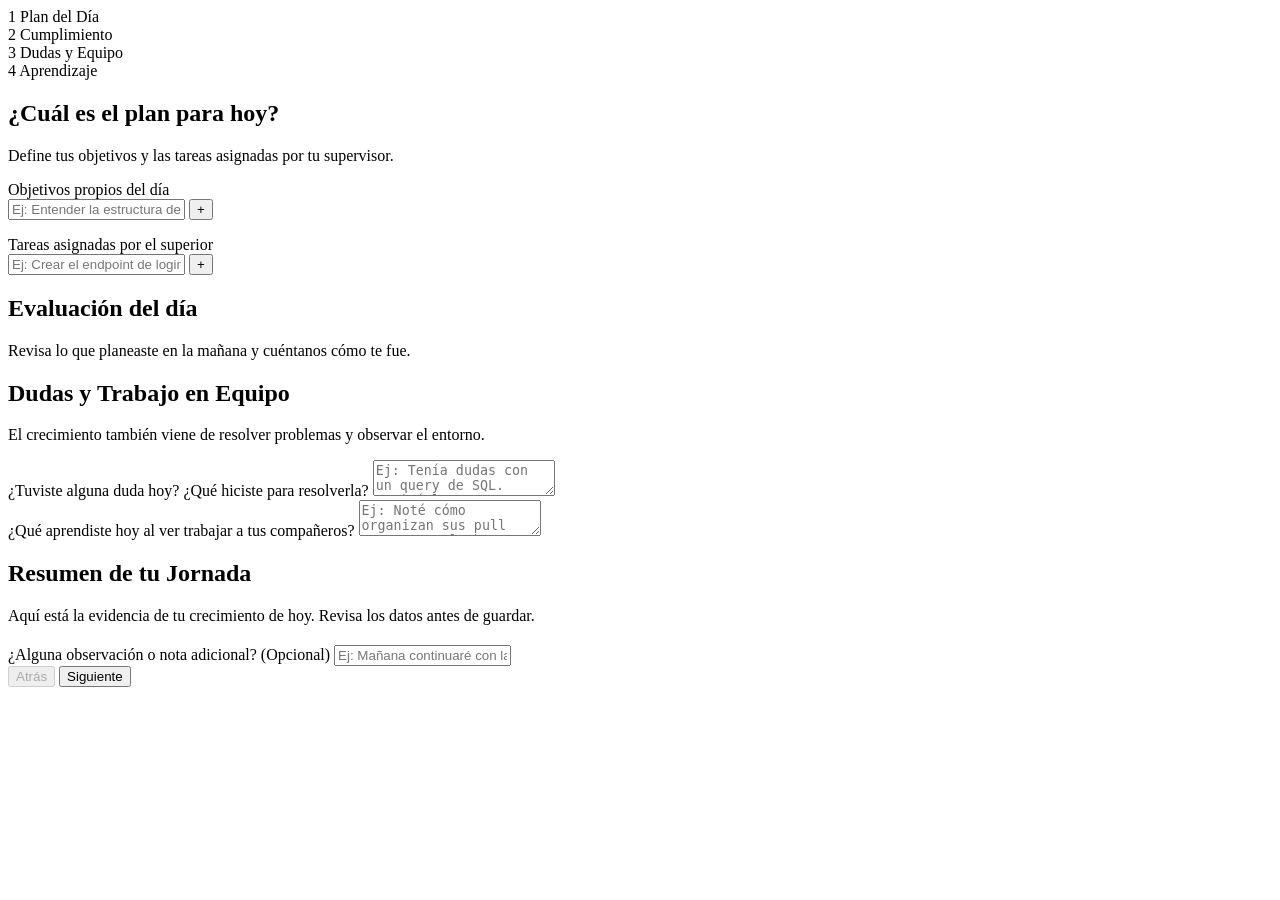
==== index.html @ 46dacbcb "Moviendo index.html al root" ====
<!DOCTYPE html>
<html lang="es">

<head>
    <meta charset="UTF-8">
    <meta name="viewport" content="width=device-width, initial-scale=1.0">
    <title>Bitácora de Pasantía - FSmartIA</title>
    <link rel="stylesheet" href="assets/css/styles.css">
    <link href="https://fonts.googleapis.com/css2?family=Plus+Jakarta+Sans:wght@400;500;600;700&display=swap"
        rel="stylesheet">
</head>

<body>

    <div class="stepper-container">
        <div class="stepper-header">
            <div class="step-indicator active" data-step="1">
                <span class="step-number">1</span>
                <span class="step-label">Plan del Día</span>
            </div>
            <div class="step-line"></div>
            <div class="step-indicator" data-step="2">
                <span class="step-number">2</span>
                <span class="step-label">Cumplimiento</span>
            </div>
            <div class="step-line"></div>
            <div class="step-indicator" data-step="3">
                <span class="step-number">3</span>
                <span class="step-label">Dudas y Equipo</span>
            </div>
            <div class="step-line"></div>
            <div class="step-indicator" data-step="4">
                <span class="step-number">4</span>
                <span class="step-label">Aprendizaje</span>
            </div>
        </div>

        <form id="bitacoraForm" autocomplete="off">

            <div class="form-step step-active" id="step-1">
                <h2 class="step-title">¿Cuál es el plan para hoy?</h2>
                <p class="step-subtitle">Define tus objetivos y las tareas asignadas por tu supervisor.</p>

                <div class="input-group">
                    <label for="input-objetivo">Objetivos propios del día</label>
                    <div class="dynamic-input">
                        <input type="text" id="input-objetivo"
                            placeholder="Ej: Entender la estructura de la base de datos...">
                        <button type="button" class="btn-add" id="btn-add-objetivo">+</button>
                    </div>
                    <ul class="tags-list" id="lista-objetivos"></ul>
                </div>

                <div class="input-group">
                    <label for="input-tarea">Tareas asignadas por el superior</label>
                    <div class="dynamic-input">
                        <input type="text" id="input-tarea" placeholder="Ej: Crear el endpoint de login...">
                        <button type="button" class="btn-add" id="btn-add-tarea">+</button>
                    </div>
                    <ul class="tags-list" id="lista-tareas"></ul>
                </div>
            </div>

            <div class="form-step" id="step-2">
                <h2 class="step-title">Evaluación del día</h2>
                <p class="step-subtitle">Revisa lo que planeaste en la mañana y cuéntanos cómo te fue.</p>

                <div id="cumplimiento-container">
                </div>
            </div>

            <div class="form-step" id="step-3">
                <h2 class="step-title">Dudas y Trabajo en Equipo</h2>
                <p class="step-subtitle">El crecimiento también viene de resolver problemas y observar el entorno.</p>

                <div class="input-group">
                    <label for="dudas">¿Tuviste alguna duda hoy? ¿Qué hiciste para resolverla?</label>
                    <textarea id="dudas"
                        placeholder="Ej: Tenía dudas con un query de SQL. Revisé la documentación y luego le consulté a un compañero senior..."></textarea>
                </div>

                <div class="input-group">
                    <label for="equipo">¿Qué aprendiste hoy al ver trabajar a tus compañeros?</label>
                    <textarea id="equipo"
                        placeholder="Ej: Noté cómo organizan sus pull requests y la buena comunicación que tienen en las reuniones de estado..."></textarea>
                </div>
            </div>


            <div class="form-step" id="step-4">
                <h2 class="step-title">Resumen de tu Jornada</h2>
                <p class="step-subtitle">Aquí está la evidencia de tu crecimiento de hoy. Revisa los datos antes de
                    guardar.</p>

                <div id="resumen-jornada" class="resumen-container">
                </div>

                <div class="input-group" style="margin-top: 20px;">
                    <label for="nota-adicional">¿Alguna observación o nota adicional? (Opcional)</label>
                    <input type="text" id="nota-adicional"
                        placeholder="Ej: Mañana continuaré con las pruebas unitarias.">
                </div>
            </div>


            <div class="step-buttons">
                <button type="button" id="btn-prev" class="btn-secondary" disabled>Atrás</button>
                <button type="button" id="btn-next" class="btn-primary">Siguiente</button>
            </div>

        </form>
    </div>

    <script src="assets/js/dailylog.js"></script>
</body>

</html>
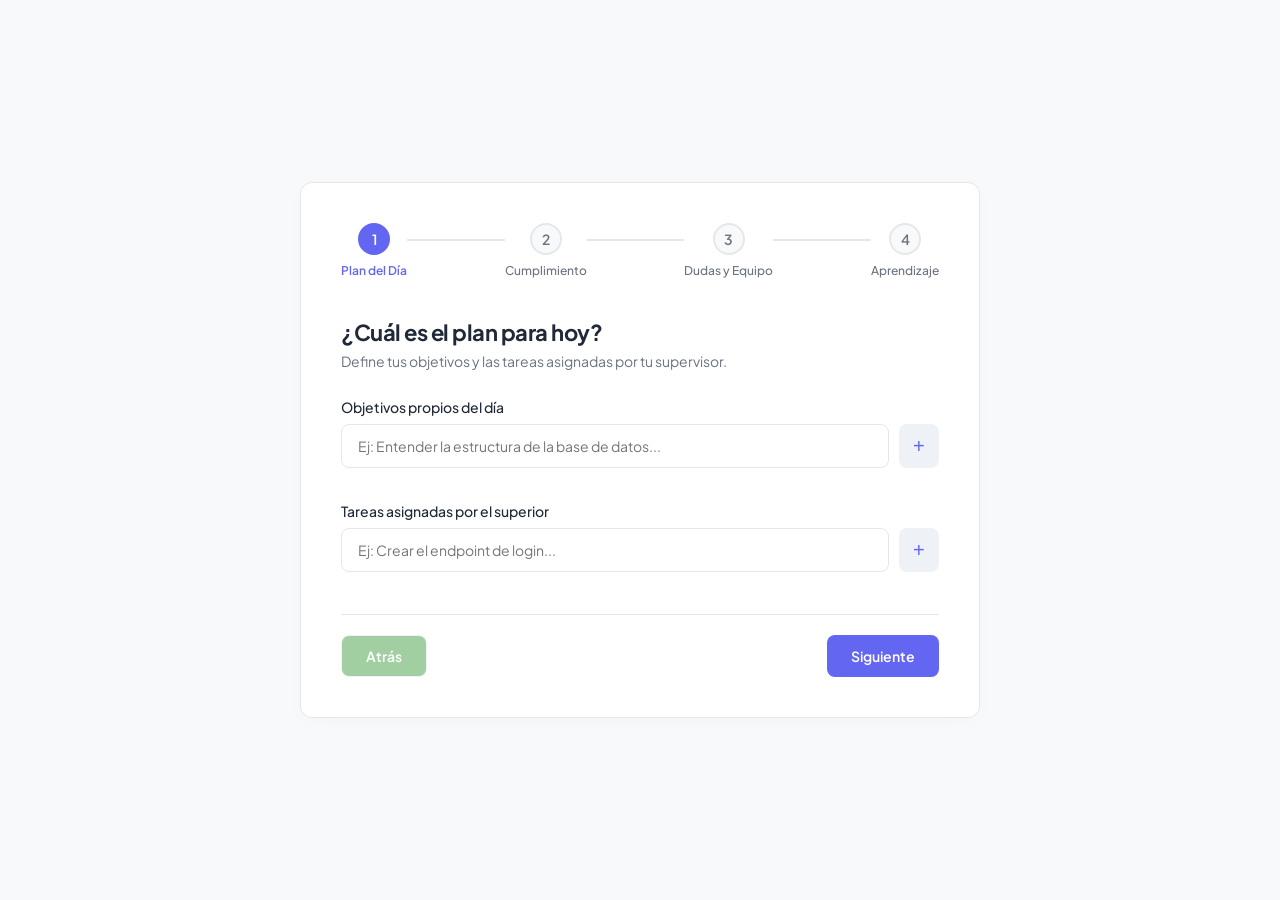
==== commit d28e3571: "Cambiando rutas de css y js" ====
--- a/index.html
+++ b/index.html
@@ -5,7 +5,7 @@
     <meta charset="UTF-8">
     <meta name="viewport" content="width=device-width, initial-scale=1.0">
     <title>Bitácora de Pasantía - FSmartIA</title>
-    <link rel="stylesheet" href="assets/css/styles.css">
+    <link rel="stylesheet" href="frontend/assets/css/styles.css">
     <link href="https://fonts.googleapis.com/css2?family=Plus+Jakarta+Sans:wght@400;500;600;700&display=swap"
         rel="stylesheet">
 </head>
@@ -111,7 +111,7 @@
         </form>
     </div>
 
-    <script src="assets/js/dailylog.js"></script>
+    <script src="frontend/assets/js/dailylog.js"></script>
 </body>
 
 </html>
--- a/frontend/assets/css/styles.css
+++ b/frontend/assets/css/styles.css
@@ -0,0 +1,334 @@
+:root {
+    --bg-color: #F8F9FA;
+    --card-bg: #FFFFFF;
+    --primary: #6366F1; /* Azul Lavanda sutil */
+    --primary-light: #EEF2F6;
+    --text-main: #1F2937;
+    --text-muted: #6B7280;
+    --border-color: #E5E7EB;
+    --success: #10B981;
+    --danger: #EF4444;
+    --radius: 12px;
+    --transition: all 0.3s ease;
+}
+
+* {
+    box-sizing: border-box;
+    margin: 0;
+    padding: 0;
+}
+
+body {
+    font-family: 'Plus Jakarta Sans', sans-serif;
+    background-color: var(--bg-color);
+    color: var(--text-main);
+    display: flex;
+    justify-content: center;
+    align-items: center;
+    min-height: 100vh;
+    padding: 20px;
+}
+
+/* Contenedor del Stepper */
+.stepper-container {
+    background-color: var(--card-bg);
+    width: 100%;
+    max-width: 680px;
+    padding: 40px;
+    border-radius: var(--radius);
+    box-shadow: 0 4px 20px rgba(0, 0, 0, 0.02);
+    border: 1px solid var(--border-color);
+}
+
+/* Encabezado e Indicadores */
+.stepper-header {
+    display: flex;
+    align-items: center;
+    justify-content: space-between;
+    margin-bottom: 40px;
+}
+
+.step-indicator {
+    display: flex;
+    flex-direction: column;
+    align-items: center;
+    gap: 8px;
+    position: relative;
+    z-index: 2;
+}
+
+.step-number {
+    width: 32px;
+    height: 32px;
+    border-radius: 50%;
+    background-color: var(--bg-color);
+    border: 2px solid var(--border-color);
+    color: var(--text-muted);
+    display: flex;
+    justify-content: center;
+    align-items: center;
+    font-size: 14px;
+    font-weight: 600;
+    transition: var(--transition);
+}
+
+.step-label {
+    font-size: 12px;
+    font-weight: 500;
+    color: var(--text-muted);
+    transition: var(--transition);
+}
+
+.step-line {
+    flex: 1;
+    height: 2px;
+    background-color: var(--border-color);
+    margin-top: -22px; /* Alinea la línea con los círculos */
+    z-index: 1;
+}
+
+/* Estados Activos del Indicador */
+.step-indicator.active .step-number {
+    background-color: var(--primary);
+    border-color: var(--primary);
+    color: white;
+}
+
+.step-indicator.active .step-label {
+    color: var(--primary);
+    font-weight: 600;
+}
+
+.step-indicator.completed .step-number {
+    background-color: var(--success);
+    border-color: var(--success);
+    color: white;
+}
+
+/* Pasos del Formulario */
+.form-step {
+    display: none;
+}
+
+.form-step.step-active {
+    display: block;
+    animation: fadeIn 0.4s ease forwards;
+}
+
+@keyframes fadeIn {
+    from { opacity: 0; transform: translateY(8px); }
+    to { opacity: 1; transform: translateY(0); }
+}
+
+.step-title {
+    font-size: 22px;
+    font-weight: 700;
+    margin-bottom: 6px;
+    letter-spacing: -0.5px;
+}
+
+.step-subtitle {
+    font-size: 14px;
+    color: var(--text-muted);
+    margin-bottom: 28px;
+}
+
+/* Inputs y Formularios */
+.input-group {
+    margin-bottom: 24px;
+}
+
+label {
+    display: block;
+    font-size: 14px;
+    font-weight: 500;
+    margin-bottom: 8px;
+}
+
+.dynamic-input {
+    display: flex;
+    gap: 10px;
+}
+
+input[type="text"], textarea {
+    width: 100%;
+    padding: 12px 16px;
+    border: 1px solid var(--border-color);
+    border-radius: 8px;
+    font-family: inherit;
+    font-size: 14px;
+    color: var(--text-main);
+    outline: none;
+    transition: var(--transition);
+}
+
+input[type="text"]:focus, textarea:focus {
+    border-color: var(--primary);
+    box-shadow: 0 0 0 3px rgba(99, 102, 241, 0.1);
+}
+
+textarea {
+    min-height: 90px;
+    resize: vertical;
+}
+
+.textarea-large {
+    min-height: 140px;
+}
+
+/* Botones Delicados */
+.btn-add {
+    background-color: var(--primary-light);
+    color: var(--primary);
+    border: none;
+    width: 44px;
+    height: 44px;
+    border-radius: 8px;
+    font-size: 20px;
+    cursor: pointer;
+    transition: var(--transition);
+}
+
+.btn-add:hover {
+    background-color: var(--primary);
+    color: white;
+}
+
+/* Listas de Tags/Items agregados */
+.tags-list {
+    list-style: none;
+    display: flex;
+    flex-wrap: wrap;
+    gap: 8px;
+    margin-top: 10px;
+}
+
+.tags-list li {
+    background-color: var(--bg-color);
+    padding: 6px 12px;
+    border-radius: 20px;
+    font-size: 13px;
+    display: flex;
+    align-items: center;
+    gap: 8px;
+    border: 1px solid var(--border-color);
+}
+
+.tags-list li .remove-btn {
+    cursor: pointer;
+    color: var(--text-muted);
+    font-weight: bold;
+}
+
+.tags-list li .remove-btn:hover {
+    color: var(--danger);
+}
+
+/* Estilos de la Tarjeta de Cumplimiento (Paso 2) */
+.cumplimiento-card {
+    border: 1px solid var(--border-color);
+    border-radius: 8px;
+    padding: 16px;
+    margin-bottom: 16px;
+    background-color: var(--bg-color);
+}
+
+.cumplimiento-row {
+    display: flex;
+    justify-content: space-between;
+    align-items: center;
+    gap: 15px;
+}
+
+.cumplimiento-text {
+    font-size: 14px;
+    font-weight: 500;
+}
+
+/* Botones de Navegación del Stepper */
+.step-buttons {
+    display: flex;
+    justify-content: space-between;
+    margin-top: 32px;
+    padding-top: 20px;
+    border-top: 1px solid var(--border-color);
+}
+
+button.btn-primary, button.btn-secondary {
+    padding: 11px 24px;
+    border-radius: 8px;
+    font-family: inherit;
+    font-size: 14px;
+    font-weight: 600;
+    cursor: pointer;
+    transition: var(--transition);
+}
+
+.btn-primary {
+    background-color: var(--primary);
+    color: white;
+    border: none;
+}
+
+.btn-primary:hover {
+    background-color: #4f46e5;
+}
+
+.btn-secondary {
+    background-color: rgb(72, 161, 72);
+    color: white;
+    border: 1px solid var(--border-color);
+}
+
+.btn-secondary:hover:not(:disabled) {
+    background-color: rgb(72, 161, 72);
+    color: var(--text-main);
+    transition: all 0.3s ease;
+}
+
+button:disabled {
+    opacity: 0.5;
+    cursor: not-allowed;
+}
+
+/* Contenedor del Resumen Final */
+.resumen-container {
+    background-color: var(--bg-color);
+    border: 1px solid var(--border-color);
+    border-radius: var(--radius);
+    padding: 24px;
+    max-height: 320px;
+    overflow-y: auto;
+}
+
+.resumen-seccion {
+    margin-bottom: 18px;
+}
+
+.resumen-seccion:last-child {
+    margin-bottom: 0;
+}
+
+.resumen-seccion h4 {
+    font-size: 13px;
+    text-transform: uppercase;
+    letter-spacing: 0.5px;
+    color: var(--primary);
+    margin-bottom: 6px;
+}
+
+.resumen-seccion p {
+    font-size: 14px;
+    color: var(--text-main);
+    line-height: 1.5;
+}
+
+.resumen-item-list {
+    padding-left: 16px;
+    font-size: 14px;
+    color: var(--text-main);
+}
+
+.resumen-item-list li {
+    margin-bottom: 4px;
+}
